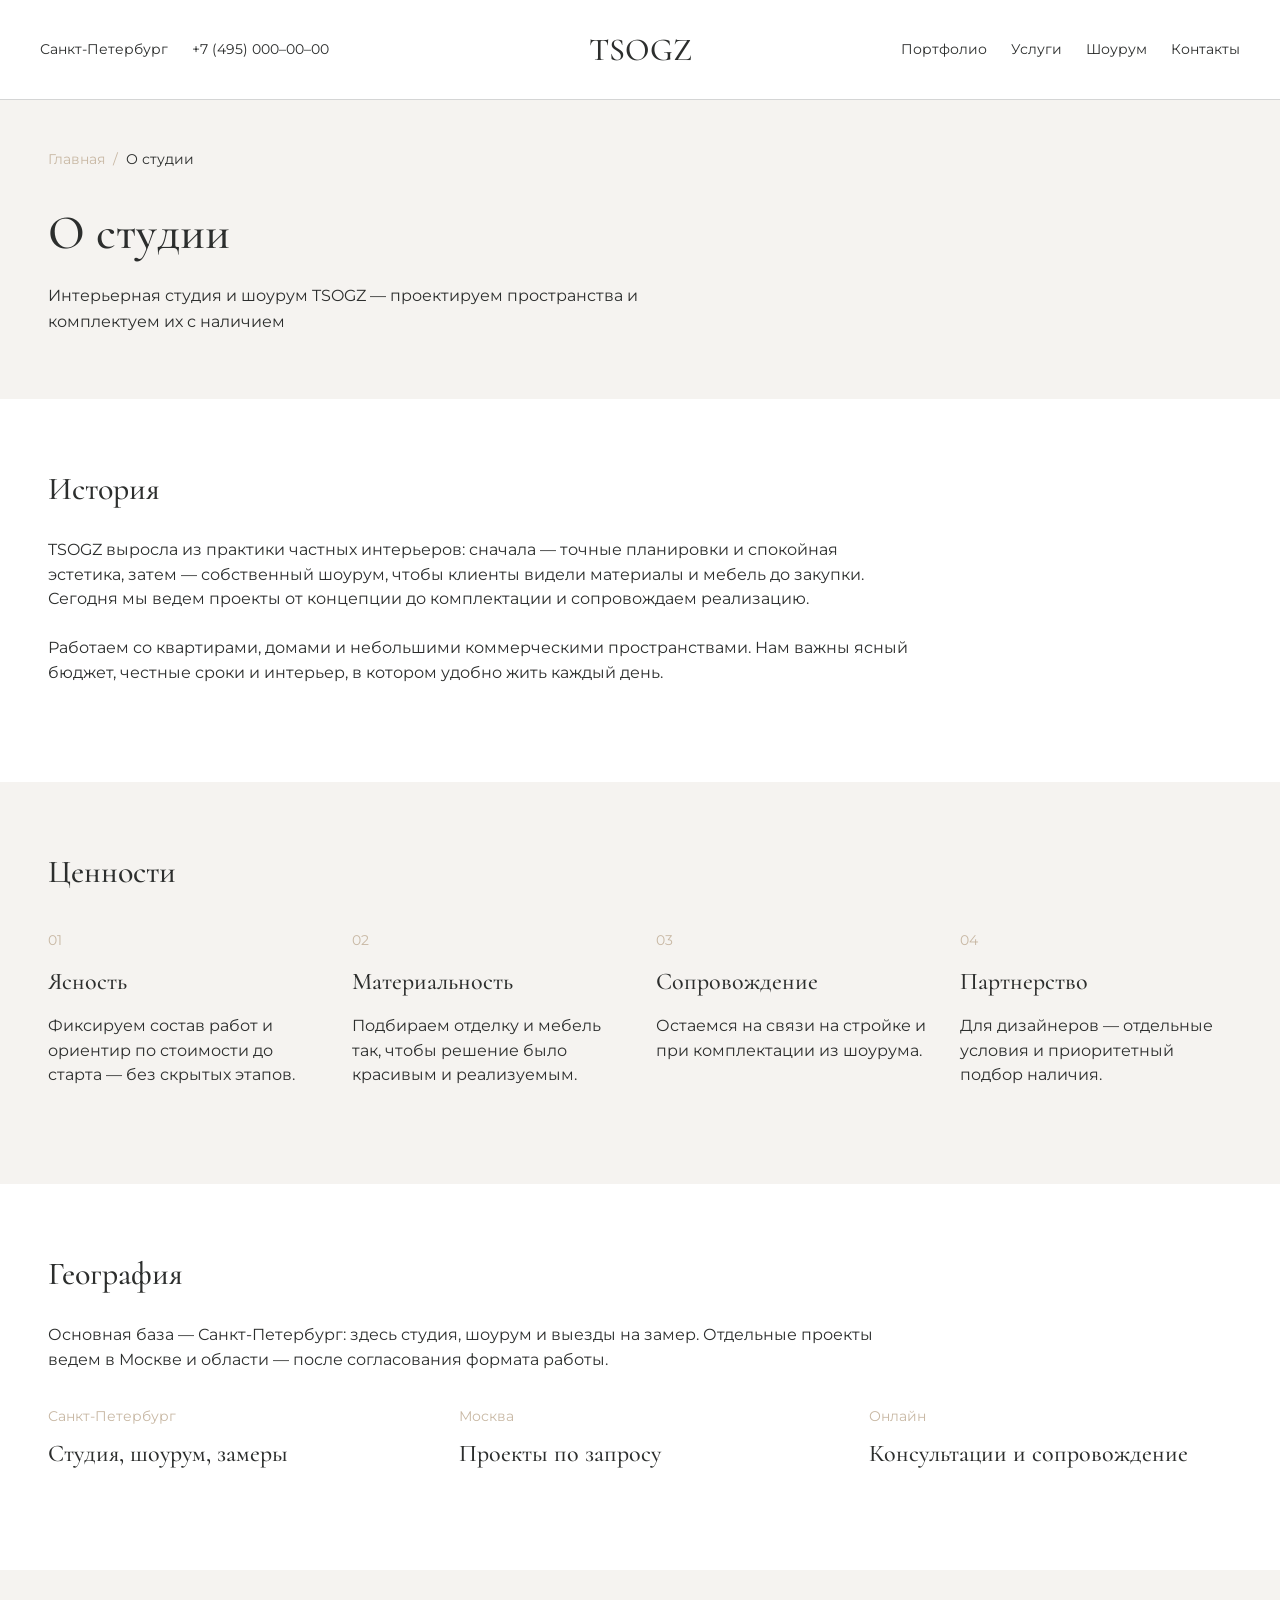
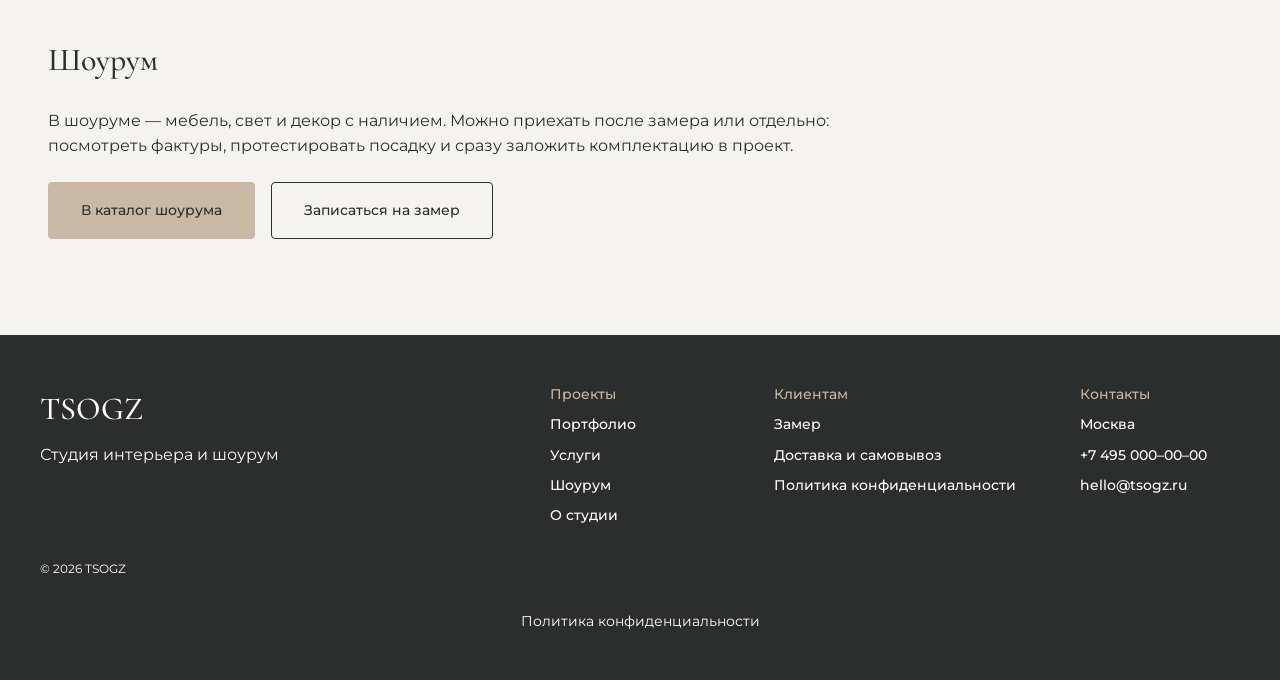
==== Front/Pages/about.html @ 32a707bc "feat: frontend, docker, dev commands" ====
<!DOCTYPE html>
<html lang="ru">
<head>
<meta charset="UTF-8">
<meta name="viewport" content="width=device-width, initial-scale=1.0">
<title>О студии — TSOGZ</title>
<link rel="preconnect" href="https://fonts.googleapis.com">
<link href="https://fonts.googleapis.com/css2?family=Cormorant:wght@500&family=Montserrat:wght@400;500&display=swap" rel="stylesheet">
<link rel="stylesheet" href="styles.css">
</head>
<body>

<header class="site-header">
  <div class="header-inner">
    <div class="header-meta">
      <span>Санкт-Петербург</span>
      <span>+7 (495) 000–00–00</span>
    </div>
    <a href="index.html" class="logo">TSOGZ</a>
    <nav class="main-nav" aria-label="Основная навигация">
      <a href="portfolio.html">Портфолио</a>
      <a href="services.html">Услуги</a>
      <a href="showroom.html">Шоурум</a>
      <a href="contacts.html">Контакты</a>
    </nav>
  </div>
</header>

<section class="page-hero page-hero--soft">
  <nav class="breadcrumbs" aria-label="Хлебные крошки">
    <a href="index.html">Главная</a>
    <span aria-hidden="true">/</span>
    <span class="current" aria-current="page">О студии</span>
  </nav>
  <h1>О студии</h1>
  <p class="lede">Интерьерная студия и шоурум TSOGZ — проектируем пространства и комплектуем их с наличием</p>
</section>

<main>
  <section class="about-section info-band--white">
    <h2>История</h2>
    <p>TSOGZ выросла из практики частных интерьеров: сначала — точные планировки и спокойная эстетика, затем — собственный шоурум, чтобы клиенты видели материалы и мебель до закупки. Сегодня мы ведем проекты от концепции до комплектации и сопровождаем реализацию.</p>
    <p>Работаем со квартирами, домами и небольшими коммерческими пространствами. Нам важны ясный бюджет, честные сроки и интерьер, в котором удобно жить каждый день.</p>
  </section>

  <section class="about-section info-band--soft">
    <h2>Ценности</h2>
    <div class="values-grid">
      <div class="value-item">
        <span class="step-number">01</span>
        <h3>Ясность</h3>
        <p>Фиксируем состав работ и ориентир по стоимости до старта — без скрытых этапов.</p>
      </div>
      <div class="value-item">
        <span class="step-number">02</span>
        <h3>Материальность</h3>
        <p>Подбираем отделку и мебель так, чтобы решение было красивым и реализуемым.</p>
      </div>
      <div class="value-item">
        <span class="step-number">03</span>
        <h3>Сопровождение</h3>
        <p>Остаемся на связи на стройке и при комплектации из шоурума.</p>
      </div>
      <div class="value-item">
        <span class="step-number">04</span>
        <h3>Партнерство</h3>
        <p>Для дизайнеров — отдельные условия и приоритетный подбор наличия.</p>
      </div>
    </div>
  </section>

  <section class="about-section info-band--white">
    <h2>География</h2>
    <p>Основная база — Санкт-Петербург: здесь студия, шоурум и выезды на замер. Отдельные проекты ведем в Москве и области — после согласования формата работы.</p>
    <div class="geo-grid">
      <div class="geo-item">
        <span class="eyebrow">Санкт-Петербург</span>
        <h3>Студия, шоурум, замеры</h3>
      </div>
      <div class="geo-item">
        <span class="eyebrow">Москва</span>
        <h3>Проекты по запросу</h3>
      </div>
      <div class="geo-item">
        <span class="eyebrow">Онлайн</span>
        <h3>Консультации и сопровождение</h3>
      </div>
    </div>
  </section>

  <section class="about-section info-band--soft">
    <h2>Шоурум</h2>
    <p>В шоуруме — мебель, свет и декор с наличием. Можно приехать после замера или отдельно: посмотреть фактуры, протестировать посадку и сразу заложить комплектацию в проект.</p>
    <div class="btn-row">
      <a href="showroom.html" class="btn btn-fill">В каталог шоурума</a>
      <a href="request.html" class="btn btn-outline">Записаться на замер</a>
    </div>
  </section>
</main>

<footer class="site-footer">
  <div class="footer-inner">
    <div class="footer-top">
      <div class="footer-brand">
        <span class="logo">TSOGZ</span>
        <p>Студия интерьера и шоурум</p>
      </div>

      <div class="footer-columns">
        <div class="footer-col">
          <span class="col-title">Проекты</span>
          <a href="portfolio.html">Портфолио</a>
          <a href="services.html">Услуги</a>
          <a href="showroom.html">Шоурум</a>
          <a href="about.html">О студии</a>
        </div>
        <div class="footer-col">
          <span class="col-title">Клиентам</span>
          <a href="request.html">Замер</a>
          <a href="delivery.html">Доставка и самовывоз</a>
          <a href="privacy.html">Политика конфиденциальности</a>
        </div>
        <div class="footer-col">
          <span class="col-title">Контакты</span>
          <span>Москва</span>
          <a href="tel:+74950000000">+7 495 000–00–00</a>
          <a href="mailto:hello@tsogz.ru">hello@tsogz.ru</a>
        </div>
      </div>
    </div>

    <p class="copyright">© 2026 TSOGZ</p>
    <p class="footer-privacy"><a href="privacy.html">Политика конфиденциальности</a></p>
  </div>
</footer>

</body>
</html>
---- Front/Pages/styles.css ----
/* ============================================================
   TSOGZ — shared styles
   Fonts: Cormorant (display) / Montserrat (UI + body)
   ============================================================ */

:root {
  --text-primary: #2C2E2D;
  --text-muted: rgba(44, 46, 45, 0.65);
  --text-inverse: #FFFFFF;
  --brand-accent: #C8B8A4;
  --bg-soft: #F5F3F0;
  --bg-dark: #2C2E2D;
  --border-subtle: rgba(44, 46, 45, 0.2);

  --font-display: "Cormorant", Georgia, serif;
  --font-body: "Montserrat", Arial, sans-serif;

  --max-width: 1360px;
}

* { box-sizing: border-box; }

html { scroll-behavior: smooth; }

body {
  margin: 0;
  background: #fff;
  color: var(--text-primary);
  font-family: var(--font-body);
  font-size: 16px;
  line-height: 1.6;
}

h1, h2, h3 {
  font-family: var(--font-display);
  font-weight: 500;
  margin: 0;
}

p { margin: 0; }

a {
  color: inherit;
  text-decoration: none;
}

img { max-width: 100%; display: block; }

button { font-family: var(--font-body); cursor: pointer; }

.container {
  max-width: var(--max-width);
  margin: 0 auto;
  padding: 0 40px;
}

:focus-visible {
  outline: 2px solid var(--brand-accent);
  outline-offset: 2px;
}

@media (prefers-reduced-motion: reduce) {
  * { animation: none !important; transition: none !important; }
}

/* ---------- Header ---------- */

.site-header {
  border-bottom: 1px solid var(--border-subtle);
}

.header-inner {
  max-width: var(--max-width);
  margin: 0 auto;
  padding: 24px 40px;
  display: flex;
  align-items: center;
  justify-content: space-between;
  gap: 24px;
}

.header-meta {
  display: flex;
  align-items: center;
  gap: 24px;
  font-size: 14px;
  flex: 1;
}

.header-meta a { white-space: nowrap; }

.logo {
  font-family: var(--font-display);
  font-size: 32px;
  font-weight: 500;
  flex-shrink: 0;
}

.main-nav {
  display: flex;
  justify-content: flex-end;
  gap: 24px;
  flex: 1;
  font-size: 14px;
}

.main-nav a:hover { color: var(--brand-accent); }

/* ---------- Page hero ---------- */

.page-hero {
  padding: 48px 40px 64px 48px;
  display: flex;
  flex-direction: column;
  gap: 12px;
}

.page-hero--image {
  background-size: cover;
  background-position: center;
  position: relative;
  color: var(--text-inverse);
}

.page-hero--image::before {
  content: "";
  position: absolute;
  inset: 0;
  background: rgba(0, 0, 0, 0.4);
  z-index: 0;
}

.page-hero--image > * { position: relative; z-index: 1; }

.page-hero--soft {
  background: var(--bg-soft);
}

.breadcrumbs {
  display: flex;
  align-items: center;
  gap: 8px;
  font-size: 14px;
  list-style: none;
  margin: 0;
  padding: 0;
}

.page-hero--image .breadcrumbs a,
.page-hero--image .breadcrumbs span { opacity: 0.7; }

.page-hero--image .breadcrumbs .current { opacity: 1; }

.page-hero--soft .breadcrumbs a,
.page-hero--soft .breadcrumbs span { color: var(--brand-accent); }

.page-hero--soft .breadcrumbs .current { color: var(--text-primary); }

.page-hero h1 {
  font-size: 48px;
  margin-top: 12px;
}

.page-hero .lede {
  font-size: 16px;
  line-height: 1.6;
  max-width: 640px;
}

/* ---------- Buttons ---------- */

.btn {
  display: inline-flex;
  align-items: center;
  justify-content: center;
  padding: 16px 32px;
  border-radius: 4px;
  font-size: 14px;
  font-weight: 500;
  font-family: var(--font-body);
  border: 1px solid transparent;
  text-align: center;
}

.btn-fill {
  background: var(--brand-accent);
  color: var(--text-primary);
  border-color: var(--brand-accent);
}

.btn-fill:hover { background: #bfab93; }

.btn-outline {
  background: transparent;
  color: var(--text-primary);
  border-color: var(--text-primary);
}

.btn-outline:hover { background: rgba(44, 46, 45, 0.05); }

.btn-outline-light {
  background: transparent;
  color: var(--text-inverse);
  border-color: var(--text-inverse);
}

.btn-outline-light:hover { background: rgba(255, 255, 255, 0.1); }

.btn-row {
  display: flex;
  gap: 16px;
  flex-wrap: wrap;
}

/* ---------- Contacts page ---------- */

.contacts {
  padding: 96px 40px;
  display: flex;
  gap: 48px;
  max-width: var(--max-width);
  margin: 0 auto;
}

.contacts-info {
  flex: 1;
  display: flex;
  flex-direction: column;
  gap: 40px;
  min-width: 0;
}

.info-block {
  display: flex;
  flex-direction: column;
  gap: 8px;
}

.eyebrow {
  color: var(--brand-accent);
  font-size: 14px;
}

.info-block h2 {
  font-size: 32px;
}

.info-block .muted {
  color: var(--text-muted);
  font-size: 16px;
  line-height: 1.6;
}

.contacts-map {
  flex: 1;
  position: relative;
  min-height: 520px;
  border-radius: 2px;
  overflow: hidden;
  background-size: cover;
  background-position: center;
}

.contacts-map::before {
  content: "";
  position: absolute;
  inset: 0;
  background: rgba(44, 46, 45, 0.25);
}

.map-card {
  position: absolute;
  left: 32px;
  bottom: 32px;
  right: 32px;
  max-width: 320px;
  background: #fff;
  padding: 24px;
  box-shadow: 0 12px 24px rgba(0, 0, 0, 0.12);
  display: flex;
  flex-direction: column;
  gap: 8px;
}

.map-card .eyebrow { font-size: 12px; }

.map-card h3 {
  font-size: 24px;
  line-height: 1.2;
}

.map-card p {
  color: var(--text-muted);
  font-size: 16px;
}

/* ---------- Forms ---------- */

.field {
  display: flex;
  flex-direction: column;
  gap: 8px;
}

.field label {
  font-size: 12px;
}

.field input,
.field textarea {
  width: 100%;
  background: #fff;
  border: 1px solid var(--border-subtle);
  padding: 16px 20px;
  font-family: var(--font-body);
  font-size: 16px;
  line-height: 1.6;
  color: var(--text-primary);
}

.field input::placeholder,
.field textarea::placeholder {
  color: var(--text-muted);
}

.field textarea {
  min-height: 120px;
  resize: vertical;
}

.form-grid {
  display: flex;
  gap: 16px;
  flex-wrap: wrap;
}

.form-grid .field { flex: 1; min-width: 220px; }

.consent {
  font-size: 12px;
  color: var(--text-muted);
}

.chip-group {
  display: flex;
  flex-direction: column;
  gap: 12px;
}

.chip-group .field-label {
  font-size: 12px;
  color: var(--text-muted);
}

.chip-row {
  display: flex;
  gap: 8px;
  flex-wrap: wrap;
}

.chip {
  height: 40px;
  padding: 0 32px;
  border-radius: 4px;
  border: 1px solid var(--text-primary);
  background: transparent;
  color: var(--text-primary);
  font-size: 14px;
  font-weight: 500;
  display: inline-flex;
  align-items: center;
}

.chip[aria-pressed="true"] {
  background: var(--bg-dark);
  border-color: var(--bg-dark);
  color: var(--text-inverse);
}

/* ---------- Get-in-touch band (contacts page) ---------- */

.contact-band {
  background: var(--bg-soft);
  padding: 96px 40px;
  display: flex;
  flex-direction: column;
  align-items: center;
  gap: 48px;
}

.contact-band-head {
  text-align: center;
  display: flex;
  flex-direction: column;
  gap: 16px;
  max-width: 640px;
}

.contact-band-head h2 { font-size: 48px; }

.contact-band-head p {
  color: var(--text-muted);
  font-size: 16px;
  line-height: 1.6;
}

.contact-band form {
  width: 100%;
  max-width: 720px;
  display: flex;
  flex-direction: column;
  gap: 24px;
}

/* ---------- CTA banner ---------- */

.cta-banner {
  background: var(--bg-dark);
  color: var(--text-inverse);
  padding: 96px 40px;
  display: flex;
  flex-direction: column;
  align-items: center;
  gap: 24px;
  text-align: center;
}

.cta-banner h2 { font-size: 48px; }

.cta-banner p {
  opacity: 0.72;
  font-size: 24px;
  line-height: 1.25;
  max-width: 640px;
}

/* ---------- Footer ---------- */

.site-footer {
  background: var(--bg-dark);
  color: var(--text-inverse);
  padding: 48px 40px;
}

.footer-inner {
  max-width: var(--max-width);
  margin: 0 auto;
  display: flex;
  flex-direction: column;
  gap: 32px;
}

.footer-top {
  display: flex;
  justify-content: space-between;
  gap: 48px;
  flex-wrap: wrap;
}

.footer-brand {
  display: flex;
  flex-direction: column;
  gap: 8px;
}

.footer-brand .logo { color: var(--text-inverse); }

.footer-columns {
  display: flex;
  gap: 64px;
  flex-wrap: wrap;
}

.footer-col {
  display: flex;
  flex-direction: column;
  gap: 8px;
  min-width: 160px;
}

.footer-col .col-title {
  color: var(--brand-accent);
  font-size: 14px;
  font-weight: 500;
}

.footer-col a,
.footer-col span {
  font-size: 14px;
  font-weight: 500;
}

.footer-col a:hover { color: var(--brand-accent); }

.copyright { font-size: 12px; }

.footer-privacy {
  text-align: center;
  font-size: 14px;
}

.footer-privacy a:hover { color: var(--brand-accent); }

/* ---------- Request page: process + form ---------- */

.request-layout {
  background: var(--bg-soft);
  padding: 64px 40px 96px;
  display: flex;
  gap: 64px;
  max-width: var(--max-width);
  margin: 0 auto;
}

.process {
  flex: 1;
  display: flex;
  flex-direction: column;
  gap: 24px;
  min-width: 0;
}

.process h2 { font-size: 32px; }

.process-step {
  padding-top: 24px;
  border-top: 1px solid var(--text-primary);
  display: flex;
  flex-direction: column;
  gap: 12px;
}

.process-step .step-number {
  color: var(--brand-accent);
  font-size: 14px;
  font-weight: 500;
}

.process-step h3 { font-size: 32px; }

.process-step p {
  color: var(--text-muted);
  font-size: 16px;
  line-height: 1.6;
}

.request-form-card {
  flex: 1;
  min-width: 0;
  background: #fff;
  padding: 40px;
  box-shadow: 0 16px 32px rgba(0, 0, 0, 0.08);
  display: flex;
  flex-direction: column;
  gap: 24px;
}

.request-form-card h2 { font-size: 32px; }

/* ---------- Privacy policy ---------- */

.policy {
  max-width: 860px;
  margin: 0 auto;
  padding: 64px 40px 96px;
  display: flex;
  flex-direction: column;
  gap: 40px;
}

.policy section {
  display: flex;
  flex-direction: column;
  gap: 12px;
}

.policy h2 { font-size: 28px; }

.policy p {
  font-size: 16px;
  line-height: 1.6;
}

/* ---------- Filter chips (showroom) ---------- */

.filter-bar {
  padding: 0 40px 48px;
  display: flex;
  justify-content: center;
}

.filter-row {
  display: flex;
  gap: 8px;
  flex-wrap: wrap;
  justify-content: center;
}

.filter-chip {
  padding: 16px 32px;
  border-radius: 4px;
  border: 1px solid var(--text-primary);
  background: transparent;
  color: var(--text-primary);
  font-size: 14px;
  font-weight: 500;
  font-family: var(--font-body);
}

.filter-chip[aria-pressed="true"] {
  background: var(--bg-dark);
  border-color: var(--bg-dark);
  color: var(--text-inverse);
}

/* ---------- Featured collection ---------- */

.featured-collection {
  padding: 0 40px 64px;
  max-width: var(--max-width);
  margin: 0 auto;
}

.featured-collection-inner {
  position: relative;
  height: 520px;
}

.featured-collection img {
  width: 100%;
  height: 100%;
  object-fit: cover;
}

.featured-card {
  position: absolute;
  right: 0;
  top: 90px;
  width: 400px;
  max-width: calc(100% - 32px);
  background: #fff;
  padding: 40px;
  box-shadow: 0 16px 32px rgba(0, 0, 0, 0.1);
  display: flex;
  flex-direction: column;
  gap: 16px;
}

.featured-card .eyebrow { font-size: 14px; font-weight: 500; }

.featured-card h2 { font-size: 32px; }

.featured-card .meta {
  color: var(--text-muted);
  font-size: 12px;
}

.featured-card p.desc {
  color: var(--text-muted);
  font-size: 16px;
  line-height: 1.6;
  max-width: 320px;
}

/* ---------- Product grid ---------- */

.product-section {
  max-width: var(--max-width);
  margin: 0 auto;
  padding: 0 40px 48px;
  display: flex;
  flex-direction: column;
  gap: 48px;
}

.product-grid {
  display: grid;
  grid-template-columns: repeat(3, 1fr);
  gap: 32px;
}

.product-card {
  display: flex;
  flex-direction: column;
  gap: 16px;
}

.product-card img {
  width: 100%;
  height: 360px;
  object-fit: cover;
}

.product-card h3 { font-size: 24px; line-height: 1.2; }

.product-card .meta {
  color: var(--text-primary);
  font-size: 14px;
}

.load-more {
  display: flex;
  justify-content: center;
}

/* ---------- Partner band (showroom) ---------- */

.partner-band {
  background: var(--bg-soft);
  padding: 64px 40px;
  display: flex;
  align-items: center;
  justify-content: space-between;
  gap: 32px;
  flex-wrap: wrap;
}

.partner-band-text {
  flex: 1;
  min-width: 260px;
  display: flex;
  flex-direction: column;
  gap: 12px;
}

.partner-band-text h2 { font-size: 32px; }

.partner-band-text p {
  color: var(--text-primary);
  font-size: 16px;
  line-height: 1.6;
}

/* ---------- Product detail page ---------- */

.product-detail {
  max-width: var(--max-width);
  margin: 0 auto;
  padding: 16px 40px 80px;
  display: flex;
  gap: 64px;
}

.product-gallery {
  width: 55%;
  display: flex;
  flex-direction: column;
  gap: 16px;
}

.product-gallery img.main-image {
  width: 100%;
  height: 640px;
  object-fit: cover;
}

.thumb-row {
  display: flex;
  gap: 12px;
}

.thumb-row img {
  width: 120px;
  height: 96px;
  object-fit: cover;
  border: 1px solid transparent;
  cursor: pointer;
}

.thumb-row button {
  padding: 0;
  border: none;
  background: none;
  line-height: 0;
}

.thumb-row button[aria-current="true"] img {
  border-color: var(--text-primary);
}

.product-info {
  flex: 1;
  display: flex;
  flex-direction: column;
  gap: 24px;
  min-width: 0;
}

.product-info h1 {
  font-size: 48px;
}

.product-price {
  font-size: 20px;
  font-weight: 500;
}

.product-info .description {
  font-size: 16px;
  line-height: 1.5;
}

.spec-list {
  display: flex;
  flex-direction: column;
}

.spec-row {
  padding: 14px 0;
  border-top: 1px solid var(--border-subtle);
  display: flex;
  justify-content: space-between;
  align-items: center;
  font-size: 14px;
  line-height: 1.5;
}

.spec-row dt { color: #737373; margin: 0; font-weight: 400; }
.spec-row dd { margin: 0; font-weight: 500; }

.product-note {
  color: #737373;
  font-size: 13px;
  line-height: 1.5;
}

.related-products {
  max-width: var(--max-width);
  margin: 0 auto;
  padding: 80px 40px;
  display: flex;
  flex-direction: column;
  gap: 40px;
}

.related-products h2 { font-size: 32px; }

.info-band {
  padding: 80px 48px;
}

.info-band h2 { font-size: 32px; margin-bottom: 16px; }

.info-band p {
  font-size: 16px;
  line-height: 1.5;
  max-width: 860px;
}

.info-band--soft { background: var(--bg-soft); }
.info-band--white { background: #fff; }

/* ---------- About page ---------- */

.about-section {
  padding: 64px 48px 96px;
  display: flex;
  flex-direction: column;
  gap: 24px;
}

.about-section h2 { font-size: 32px; }

.about-section p {
  font-size: 16px;
  line-height: 1.55;
  max-width: 860px;
}

.values-grid {
  display: grid;
  grid-template-columns: repeat(4, 1fr);
  gap: 32px;
  margin-top: 8px;
}

.value-item {
  display: flex;
  flex-direction: column;
  gap: 12px;
}

.value-item .step-number { color: var(--brand-accent); font-size: 14px; }

.value-item h3 { font-size: 24px; }

.value-item p {
  font-size: 16px;
  line-height: 1.55;
}

.geo-grid {
  display: flex;
  gap: 48px;
  flex-wrap: wrap;
  margin-top: 8px;
}

.geo-item {
  flex: 1;
  min-width: 200px;
  display: flex;
  flex-direction: column;
  gap: 8px;
}

.geo-item h3 { font-size: 24px; }

/* ---------- Responsive ---------- */

@media (max-width: 900px) {
  .header-inner { flex-wrap: wrap; row-gap: 12px; }
  .main-nav { justify-content: flex-start; flex-wrap: wrap; }
  .contacts,
  .request-layout {
    flex-direction: column;
  }
  .contacts-map { min-height: 360px; }
  .footer-top { flex-direction: column; gap: 32px; }
  .product-grid { grid-template-columns: repeat(2, 1fr); }
  .values-grid { grid-template-columns: repeat(2, 1fr); }
  .product-detail { flex-direction: column; }
  .product-gallery { width: 100%; }
  .featured-card { position: static; width: 100%; max-width: none; margin-top: 16px; }
  .featured-collection-inner { height: auto; }
}

@media (max-width: 560px) {
  .header-inner,
  .page-hero,
  .contacts,
  .contact-band,
  .cta-banner,
  .site-footer,
  .request-layout,
  .policy {
    padding-left: 20px;
    padding-right: 20px;
  }
  .page-hero h1,
  .contact-band-head h2,
  .cta-banner h2 { font-size: 34px; }
  .cta-banner p { font-size: 18px; }
  .product-grid { grid-template-columns: 1fr; }
  .values-grid { grid-template-columns: 1fr; }
  .geo-grid { flex-direction: column; gap: 24px; }
  .product-info h1 { font-size: 34px; }
  .about-section,
  .info-band,
  .related-products,
  .product-detail { padding-left: 20px; padding-right: 20px; }
}
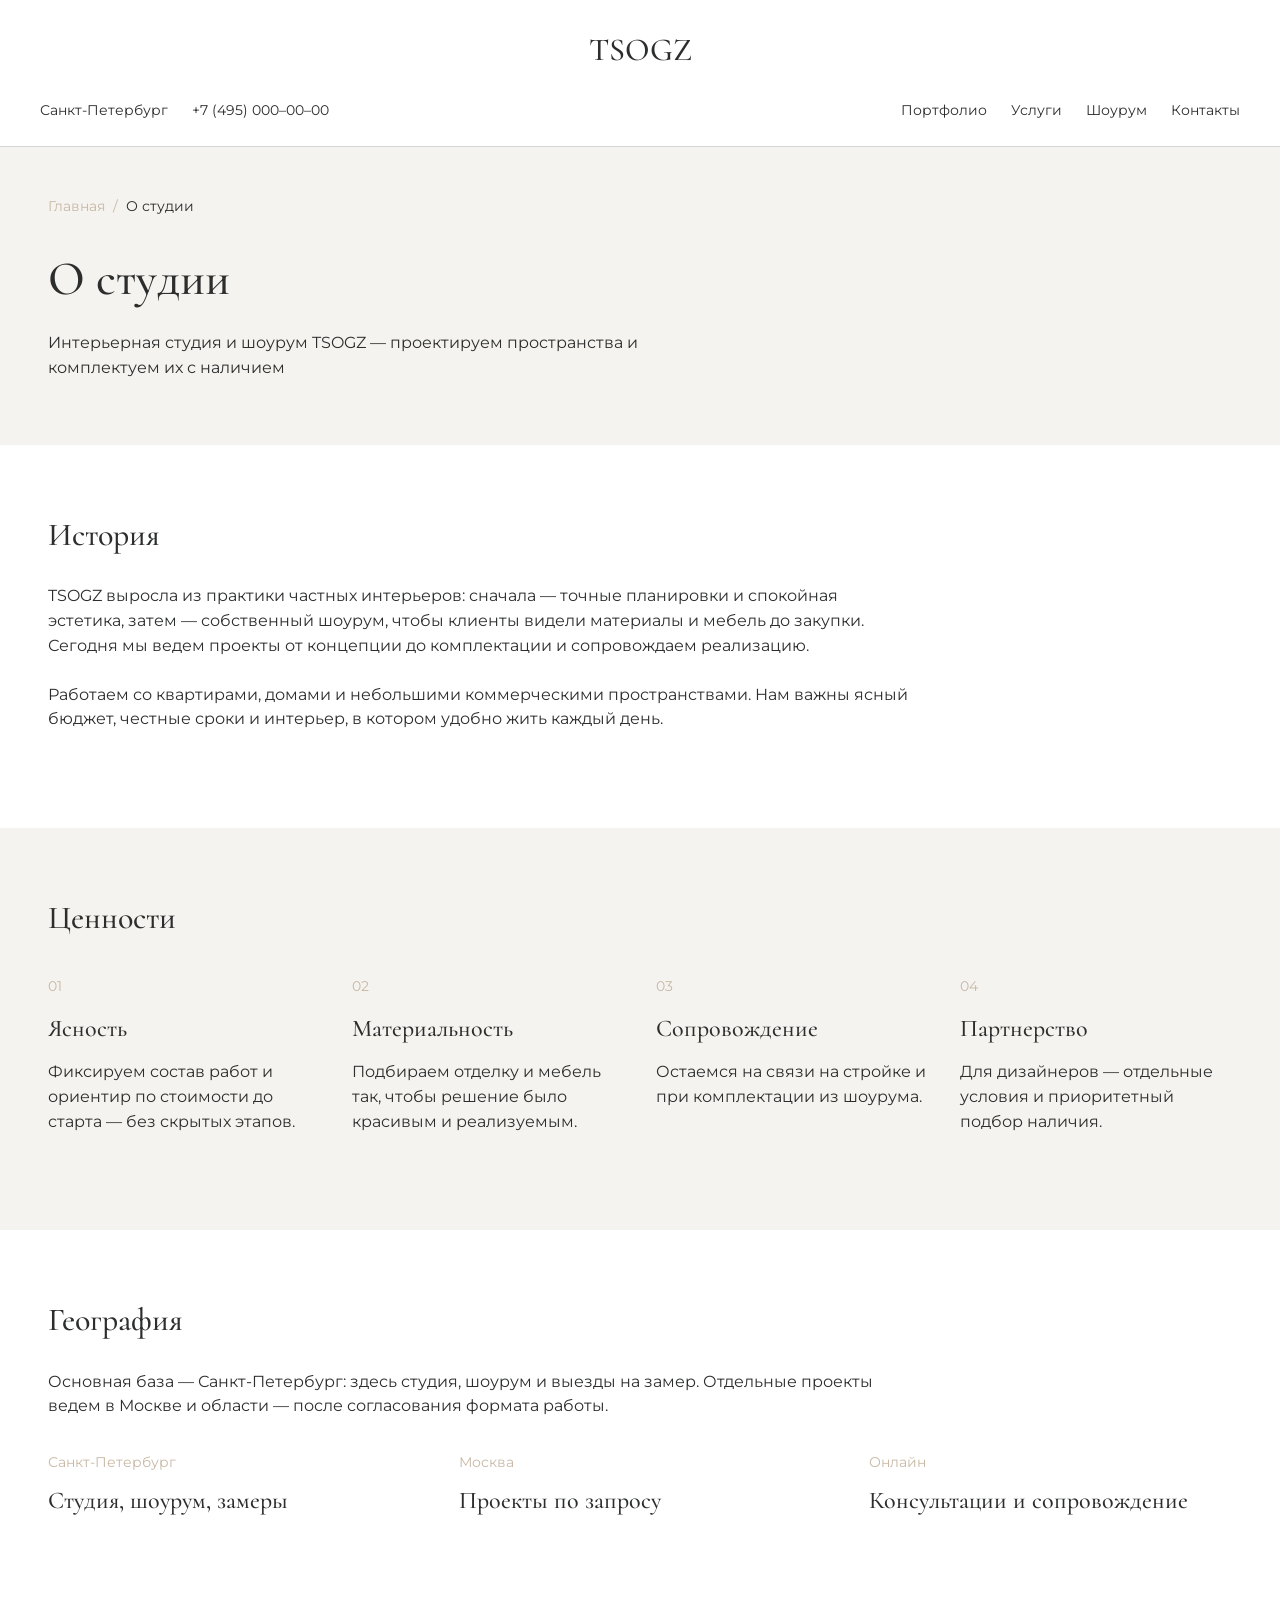
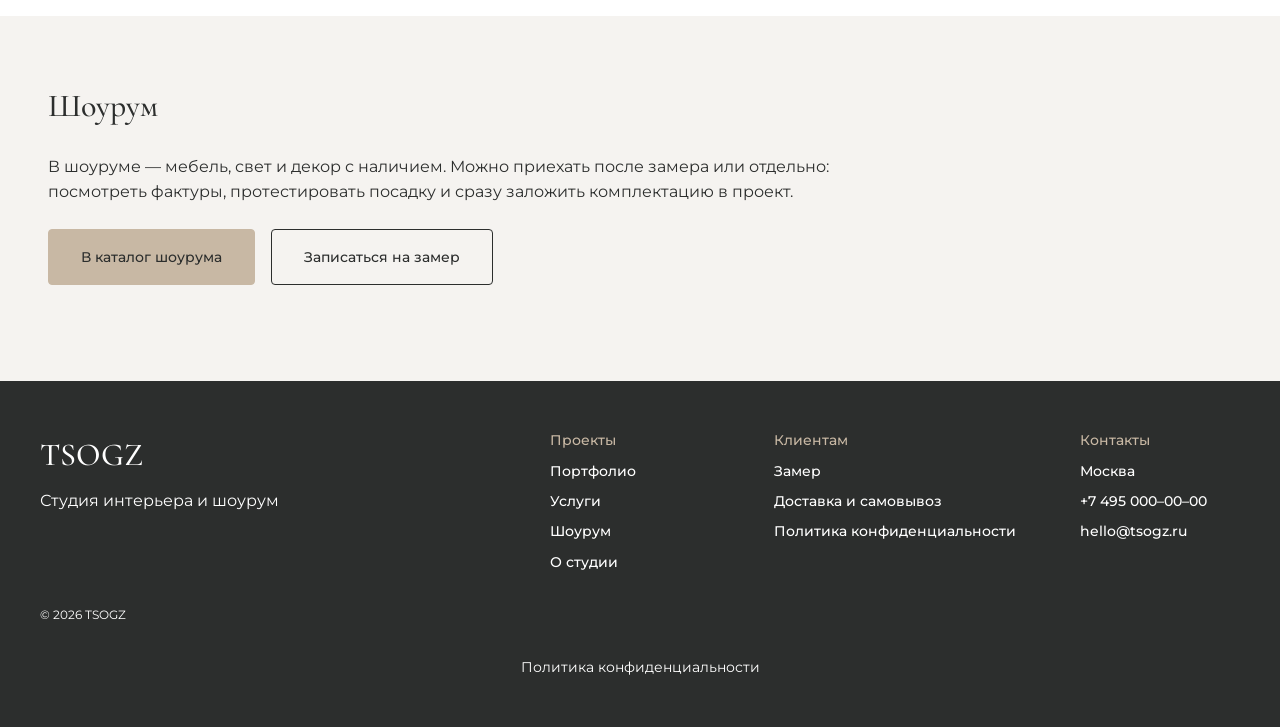
==== commit 044b498f: "style: add menu-mobile" ====
--- a/Front/Pages/about.html
+++ b/Front/Pages/about.html
@@ -12,17 +12,22 @@
 
 <header class="site-header">
   <div class="header-inner">
-    <div class="header-meta">
-      <span>Санкт-Петербург</span>
-      <span>+7 (495) 000–00–00</span>
+    <button type="button" class="nav-toggle" id="nav-toggle" aria-label="Открыть меню" aria-expanded="false" aria-controls="mobile-menu">
+      <span></span><span></span><span></span>
+    </button>
+    <a href="index.html" class="logo">TSOGZ</a>
+    <div class="mobile-menu" id="mobile-menu">
+      <div class="header-meta">
+        <span>Санкт-Петербург</span>
+        <span>+7 (495) 000–00–00</span>
+      </div>
+      <nav class="main-nav" aria-label="Основная навигация">
+        <a href="portfolio.html">Портфолио</a>
+        <a href="services.html">Услуги</a>
+        <a href="showroom.html">Шоурум</a>
+        <a href="contacts.html">Контакты</a>
+      </nav>
     </div>
-    <a href="index.html" class="logo">TSOGZ</a>
-    <nav class="main-nav" aria-label="Основная навигация">
-      <a href="portfolio.html">Портфолио</a>
-      <a href="services.html">Услуги</a>
-      <a href="showroom.html">Шоурум</a>
-      <a href="contacts.html">Контакты</a>
-    </nav>
   </div>
 </header>
 
@@ -93,7 +98,7 @@
     <p>В шоуруме — мебель, свет и декор с наличием. Можно приехать после замера или отдельно: посмотреть фактуры, протестировать посадку и сразу заложить комплектацию в проект.</p>
     <div class="btn-row">
       <a href="showroom.html" class="btn btn-fill">В каталог шоурума</a>
-      <a href="request.html" class="btn btn-outline">Записаться на замер</a>
+      <a href="request.html#request-form" class="btn btn-outline">Записаться на замер</a>
     </div>
   </section>
 </main>
@@ -116,7 +121,7 @@
         </div>
         <div class="footer-col">
           <span class="col-title">Клиентам</span>
-          <a href="request.html">Замер</a>
+          <a href="request.html#request-form">Замер</a>
           <a href="delivery.html">Доставка и самовывоз</a>
           <a href="privacy.html">Политика конфиденциальности</a>
         </div>
@@ -134,5 +139,6 @@
   </div>
 </footer>
 
+
 </body>
 </html>
--- a/Front/Pages/styles.css
+++ b/Front/Pages/styles.css
@@ -1,7 +1,322 @@
-/* ============================================================
-   TSOGZ — shared styles
-   Fonts: Cormorant (display) / Montserrat (UI + body)
-   ============================================================ */
+* { box-sizing: border-box; }
+html { scroll-behavior: smooth; }
+
+@media (prefers-reduced-motion: reduce) {
+  * { animation: none !important; transition: none !important; }
+}
+
+body.tpl-b {
+  --bg-canvas: #ffffff;
+  --serif: 'Cormorant', serif;
+  --sans: 'Montserrat', sans-serif;
+  --text-muted: rgba(44, 46, 45, .64);
+  --border-subtle: rgba(44, 46, 45, .12);
+}
+
+body.tpl-b {
+  margin: 0;
+  background: var(--bg-canvas);
+  color: var(--text-primary);
+  font-family: var(--sans);
+  -webkit-font-smoothing: antialiased;
+  font-size: 16px;
+  line-height: normal;
+}
+body.tpl-b p { margin: 1em 0; }
+body.tpl-b h1, body.tpl-b h2, body.tpl-b h3 { font-family: var(--sans); }
+body.tpl-b :focus-visible { outline: revert; outline-offset: revert; }
+body.tpl-b a { color: inherit; text-decoration: none; }
+body.tpl-b img { display: block; width: 100%; height: 100%; object-fit: cover; }
+
+body.tpl-b .site-header { padding: 24px 0; }
+body.tpl-b:not(.hero-page) .site-header { border-bottom: 1px solid var(--border-subtle); }
+body.tpl-b.hero-page .site-header { position: absolute; top: 0; left: 0; right: 0; z-index: 10; padding: 24px 0; }
+body.tpl-b .site-header .container {
+  display: grid;
+  grid-template-columns: 1fr auto 1fr;
+  align-items: center;
+  gap: 24px;
+}
+body.tpl-b .header-meta { grid-column: 1; justify-self: start; display: flex; align-items: center; gap: 24px; font-size: 14px; }
+body.tpl-b.hero-page .header-meta { color: var(--text-inverse); }
+body.tpl-b .logo { grid-column: 2; justify-self: center; font-family: var(--serif); font-size: 32px; font-weight: 500; }
+body.tpl-b.hero-page .logo { color: var(--text-inverse); }
+body.tpl-b .header-nav { grid-column: 3; justify-self: end; display: flex; align-items: center; gap: 24px; font-size: 14px; }
+body.tpl-b.hero-page .header-nav { color: var(--text-inverse); }
+body.tpl-b .header-nav a.active { opacity: .5; }
+body.tpl-b .nav-toggle { display: none; grid-column: 1; justify-self: start; }
+body.tpl-b.hero-page .nav-toggle span { background: var(--text-inverse); }
+body.tpl-b .mobile-menu { display: contents; }
+body.tpl-b:not(.hero-page) .site-header { position: relative; }
+
+body.tpl-b footer { background: var(--bg-dark); color: var(--text-inverse); padding: 48px 0; }
+body.tpl-b .footer-top { display: flex; justify-content: space-between; align-items: flex-start; flex-wrap: wrap; gap: 40px; padding-bottom: 32px; }
+body.tpl-b .footer-brand { display: flex; flex-direction: column; gap: 8px; }
+body.tpl-b .footer-brand .logo { color: var(--text-inverse); }
+body.tpl-b .footer-brand p { margin: 0; font-size: 14px; }
+body.tpl-b .footer-columns { display: flex; gap: 64px; flex-wrap: wrap; }
+body.tpl-b .footer-col { display: flex; flex-direction: column; gap: 8px; font-size: 14px; font-weight: 500; }
+body.tpl-b .footer-col .col-title { color: var(--brand-accent); }
+body.tpl-b .footer-bottom { display: flex; justify-content: space-between; align-items: center; flex-wrap: wrap; gap: 12px; padding-top: 24px; border-top: 1px solid rgba(255,255,255,.12); font-size: 12px; }
+body.tpl-b .footer-bottom a { font-size: 14px; }
+
+body.tpl-b .btn { display: inline-flex; align-items: center; justify-content: center; padding: 16px 32px; border-radius: 4px; font-size: 14px; font-weight: 500; cursor: pointer; transition: opacity .15s ease; }
+body.tpl-b .btn:hover { opacity: .7; }
+body.page-home .btn:hover { opacity: .8; }
+body.tpl-b .btn-outline-light { border: 1px solid var(--text-inverse); color: var(--text-inverse); background: transparent; }
+body.tpl-b .btn-outline-dark { border: 1px solid var(--text-primary); color: var(--text-primary); background: transparent; }
+body.tpl-b .btn-fill { background: var(--brand-accent); color: var(--text-primary); border: 1px solid var(--brand-accent); }
+
+body.tpl-b .cta { background: var(--bg-dark); color: var(--text-inverse); text-align: center; }
+body.page-project .cta, body.page-services .cta, body.page-portfolio .cta { padding: 96px 0; }
+body.tpl-b .cta-inner { display: flex; flex-direction: column; align-items: center; gap: 24px; }
+body.tpl-b .cta h2 { margin: 0; font-family: var(--serif); font-weight: 500; font-size: clamp(32px, 4vw, 48px); }
+body.tpl-b .cta p { margin: 0; max-width: 560px; font-size: clamp(16px, 2vw, 24px); line-height: 1.3; opacity: .72; }
+body.tpl-b .cta-buttons { display: flex; gap: 16px; flex-wrap: wrap; justify-content: center; }
+
+body.tpl-b .breadcrumb { display: flex; align-items: center; gap: 8px; font-size: 14px; }
+body.page-project .breadcrumb, body.page-services .breadcrumb { color: var(--text-inverse); }
+body.page-portfolio .breadcrumb { margin-bottom: 12px; }
+body.tpl-b .breadcrumb .dim { opacity: .6; }
+body.tpl-b .breadcrumb .muted { color: var(--brand-accent); }
+body.tpl-b .breadcrumb .current { color: var(--text-primary); }
+
+body.tpl-b .eyebrow { font-size: 14px; font-weight: 500; }
+body.page-home .eyebrow, body.page-project .eyebrow, body.page-services .eyebrow { color: var(--brand-accent); }
+
+body.tpl-b .featured-project { position: relative; border-radius: 4px; overflow: hidden; min-height: 520px; display: flex; align-items: center; }
+body.tpl-b .featured-project img { position: absolute; inset: 0; }
+body.page-portfolio .featured-project { margin-bottom: 64px; }
+body.tpl-b .featured-card { position: relative; z-index: 2; margin-left: auto; max-width: 340px; background: var(--bg-canvas); box-shadow: 0 16px 32px rgba(0,0,0,.1); padding: 40px; display: flex; flex-direction: column; gap: 16px; }
+body.page-home .featured-card { margin-right: 8%; }
+body.page-portfolio .featured-card { margin-right: 6%; }
+body.tpl-b .featured-card h3 { margin: 0; font-family: var(--serif); font-weight: 500; font-size: 32px; }
+body.tpl-b .featured-card .desc { font-size: 16px; line-height: 1.6; }
+body.page-home .featured-card .meta { font-size: 14px; opacity: .56; }
+body.page-home .featured-card .desc { opacity: .64; }
+body.page-portfolio .featured-card .meta { font-size: 12px; }
+
+body.tpl-b .page-intro h1 { font-family: var(--serif); font-weight: 500; font-size: clamp(32px, 5vw, 48px); }
+body.page-delivery .page-intro h1 { margin: 12px 0 0; }
+body.page-portfolio .page-intro h1 { margin: 0 0 12px; }
+body.tpl-b .page-intro p { margin: 0; max-width: 640px; font-size: 16px; line-height: 1.6; }
+
+@media (max-width: 600px) {
+  body.tpl-b .container { padding: 0 20px; }
+  body.tpl-b .nav-toggle { display: inline-flex; }
+  body.tpl-b .mobile-menu {
+    display: none;
+    position: absolute;
+    top: 100%;
+    left: 0;
+    right: 0;
+    background: #fff;
+    flex-direction: column;
+    gap: 16px;
+    padding: 20px;
+    box-shadow: 0 12px 24px rgba(0, 0, 0, 0.12);
+    z-index: 20;
+  }
+  body.tpl-b .mobile-menu.is-open { display: flex; }
+  body.tpl-b .mobile-menu .header-meta,
+  body.tpl-b .mobile-menu .header-nav {
+    grid-column: auto;
+    justify-self: auto;
+    display: flex;
+    flex-direction: column;
+    align-items: flex-start;
+    gap: 12px;
+    color: var(--text-primary);
+  }
+  body.tpl-b .footer-top { flex-direction: column; }
+  body.tpl-b .cta-buttons { flex-direction: column; width: 100%; }
+  body.tpl-b .cta-buttons .btn { width: 100%; }
+  body.page-delivery .help-buttons { flex-direction: column; width: 100%; }
+  body.page-delivery .help-buttons .btn { width: 100%; }
+}
+
+.page-home .hero { position:relative; min-height:100vh; display:flex; align-items:center; justify-content:center; padding:140px 40px 96px; background:
+      linear-gradient(rgba(0,0,0,.4), rgba(0,0,0,.4)),
+      url(/Assets/Hero.jpg) center/cover no-repeat; }
+.page-home .hero-inner { max-width:1200px; display:flex; flex-direction:column; align-items:center; gap:32px; text-align:center; }
+.page-home .hero-inner h1 { margin:0; font-family:var(--serif); font-weight:600; font-size:clamp(40px, 6vw, 96px); line-height:1.05; letter-spacing:0.5px; color:var(--text-inverse); }
+.page-home .hero-inner p { margin:0; max-width:820px; font-size:clamp(16px, 2vw, 24px); line-height:1.3; color:var(--text-inverse); opacity:.88; }
+.page-home section { padding:96px 0; }
+.page-home .section-soft { background:var(--bg-soft); }
+.page-home .section-heading { display:flex; flex-direction:column; align-items:center; text-align:center; gap:16px; margin-bottom:48px; }
+.page-home .section-heading h2 { margin:0; font-family:var(--serif); font-weight:500; font-size:clamp(32px, 4vw, 48px); }
+.page-home .section-heading p { margin:0; max-width:620px; font-size:clamp(16px, 2vw, 24px); line-height:1.3; opacity:.56; }
+.page-home .gallery { display:grid; grid-template-columns:1fr 1.4fr; gap:16px; }
+.page-home .gallery-col { display:grid; gap:16px; }
+.page-home .gallery-tile { position:relative; overflow:hidden; border-radius:4px; min-height:272px; }
+.page-home .gallery-tile.tall { min-height:576px; }
+.page-home .gallery-tile img { position:absolute; inset:0; }
+.page-home .tile-caption { position:absolute; left:0; right:0; bottom:0; padding:32px; padding-top:64px; background:linear-gradient(180deg, rgba(44,46,45,0) 0%, rgba(44,46,45,.82) 100%); color:var(--text-inverse); font-size:24px; }
+.page-home .featured-project::after { content:""; position:absolute; left:0; right:0; bottom:0; height:120px; background:linear-gradient(180deg, rgba(44,46,45,0) 0%, rgba(44,46,45,.82) 100%); }
+.page-home .project-grid { margin-top:40px; display:grid; grid-template-columns:repeat(3, 1fr); gap:32px; }
+.page-home .project-card { display:flex; flex-direction:column; gap:0; }
+.page-home .project-thumb { position:relative; border-radius:4px; overflow:hidden; height:340px; }
+.page-home .project-thumb img { position:absolute; inset:0; }
+.page-home .project-label { position:relative; z-index:2; margin:-56px 24px 0; background:var(--bg-canvas); padding:20px 24px; display:flex; flex-direction:column; gap:8px; }
+.page-home .project-label h4 { margin:0; font-family:var(--serif); font-weight:500; font-size:24px; }
+.page-home .project-label .meta { font-size:12px; opacity:.56; }
+.page-home .process { display:grid; grid-template-columns:repeat(5, 1fr); gap:16px; }
+.page-home .process-step { padding-top:24px; border-top:2px solid rgba(44,46,45,.12); display:flex; flex-direction:column; gap:16px; }
+.page-home .process-step .num { font-size:24px; color:var(--brand-accent); }
+.page-home .process-step .label { font-size:24px; }
+.page-home .team { display:grid; grid-template-columns:repeat(4, 1fr); gap:24px; }
+.page-home .team-member { display:flex; flex-direction:column; align-items:center; text-align:center; gap:16px; }
+.page-home .team-photo { width:100%; height:300px; border-radius:4px; overflow:hidden; }
+.page-home .team-member h4 { margin:0; font-family:var(--serif); font-weight:500; font-size:24px; }
+.page-home .team-member .role { font-size:12px; opacity:.56; }
+.page-home .faq { max-width:900px; margin:0 auto; }
+.page-home .faq-item { padding:24px 0; border-bottom:1px solid rgba(44,46,45,.12); display:flex; flex-direction:column; gap:8px; }
+.page-home .faq-item h3 { margin:0; font-weight:400; font-size:24px; }
+.page-home .faq-item p { margin:0; font-size:16px; line-height:1.6; opacity:.56; }
+@media (max-width: 960px) {
+  .page-home .gallery { grid-template-columns:1fr; }
+  .page-home .project-grid { grid-template-columns:1fr; }
+  .page-home .process { grid-template-columns:repeat(2, 1fr); }
+  .page-home .team { grid-template-columns:repeat(2, 1fr); }
+  .page-home .featured-card { margin:0 5%; }
+}
+@media (max-width: 600px) {
+  .page-home section { padding:64px 0; }
+  .page-home .hero { padding:120px 20px 64px; }
+  .page-home .process { grid-template-columns:1fr; }
+  .page-home .team { grid-template-columns:1fr; }
+  .page-home .footer-columns { gap:32px; }
+}
+
+.page-project .project-hero { position:relative; min-height:720px; display:flex; align-items:center; padding:140px 48px 64px; background:
+      linear-gradient(rgba(0,0,0,.4), rgba(0,0,0,.4)),
+      url('https://placehold.co/1440x720') center/cover no-repeat; }
+.page-project .project-hero-inner { max-width:1360px; margin:0 auto; width:100%; display:flex; flex-direction:column; gap:12px; }
+.page-project .project-hero h1 { margin:12px 0 0; font-family:var(--serif); font-weight:600; font-size:clamp(40px, 6vw, 96px); line-height:1.05; letter-spacing:.5px; color:var(--text-inverse); }
+.page-project .project-hero p { margin:0; max-width:760px; font-size:clamp(16px, 2vw, 24px); line-height:1.3; color:var(--text-inverse); }
+.page-project .meta-bar { padding:32px 40px 64px; display:flex; flex-wrap:wrap; }
+.page-project .meta-item { flex:1 1 160px; padding:24px 24px 0 0; border-top:1px solid var(--border-subtle); display:flex; flex-direction:column; gap:8px; }
+.page-project .meta-item .k { font-size:14px; color:var(--brand-accent); letter-spacing:.5px; }
+.page-project .meta-item .v { font-size:24px; }
+.page-project .about-project { padding:32px 80px 96px; }
+.page-project .about-wrap { position:relative; max-width:1280px; margin:0 auto; }
+.page-project .about-img-main { width:64%; height:520px; border-radius:2px; overflow:hidden; margin-top:40px; }
+.page-project .about-img-secondary { position:absolute; width:33%; max-width:380px; height:300px; right:0; top:0; border-radius:2px; overflow:hidden; }
+.page-project .about-card { position:relative; z-index:2; max-width:420px; margin-left:auto; margin-top:-160px; margin-right:4%; background:var(--bg-canvas); box-shadow:0 16px 32px rgba(0,0,0,.1); padding:40px; display:flex; flex-direction:column; gap:16px; }
+.page-project .about-card h3 { margin:0; font-family:var(--serif); font-weight:500; font-size:32px; }
+.page-project .about-card p { margin:0; font-size:16px; line-height:1.6; color:var(--text-muted); max-width:340px; }
+.page-project .gallery-section { padding-bottom:96px; }
+.page-project .gallery-heading { text-align:center; margin-bottom:32px; }
+.page-project .gallery-heading h2 { margin:0; font-family:var(--serif); font-weight:500; font-size:clamp(32px,4vw,48px); }
+.page-project .gallery-hero-img { width:100%; height:560px; border-radius:2px; overflow:hidden; margin-bottom:32px; }
+.page-project .gallery-pair { display:grid; grid-template-columns:1fr 1fr; gap:32px; }
+.page-project .gallery-pair div { height:440px; border-radius:2px; overflow:hidden; }
+.page-project .related { padding:96px 0; }
+.page-project .related-heading { text-align:center; margin-bottom:48px; }
+.page-project .related-heading h2 { margin:0; font-family:var(--serif); font-weight:500; font-size:clamp(32px,4vw,48px); }
+.page-project .related-grid { display:grid; grid-template-columns:repeat(3, 1fr); gap:32px; }
+.page-project .related-card { background:var(--bg-canvas); box-shadow:0 16px 32px rgba(0,0,0,.1); overflow:hidden; display:flex; flex-direction:column; }
+.page-project .related-card .thumb { height:300px; }
+.page-project .related-card .info { padding:20px; display:flex; flex-direction:column; gap:8px; }
+.page-project .related-card h4 { margin:0; font-family:var(--serif); font-weight:500; font-size:24px; }
+.page-project .related-card .meta { font-size:12px; color:var(--text-muted); }
+@media (max-width:960px) {
+  .page-project .about-project { padding:32px 24px 96px; }
+  .page-project .about-img-main { width:100%; }
+  .page-project .about-img-secondary { position:static; width:100%; margin-top:16px; }
+  .page-project .about-card { margin:24px 0 0; max-width:100%; }
+  .page-project .related-grid { grid-template-columns:1fr; }
+  .page-project .gallery-pair { grid-template-columns:1fr; }
+  .page-project .meta-bar { padding:32px 20px 48px; }
+}
+@media (max-width:600px) {
+  .page-project .project-hero { padding:120px 20px 48px; }
+}
+
+.page-services .page-hero { padding:48px 48px; display:flex; flex-direction:column; gap:12px; background:
+      linear-gradient(rgba(0,0,0,.4), rgba(0,0,0,.4)),
+      url(/Assets/Intro.png) center/cover no-repeat; }
+.page-services .page-hero h1 { margin:12px 0 0; font-family:var(--serif); font-weight:500; font-size:clamp(32px,5vw,48px); color:var(--text-inverse); }
+.page-services .page-hero p { margin:0; max-width:640px; font-size:16px; line-height:1.6; color:var(--text-inverse); }
+.page-services .pricing { padding:48px 40px 96px; }
+.page-services .pricing-row { border-top:1px solid var(--border-subtle); padding:40px 0; display:flex; flex-wrap:wrap; gap:48px; }
+.page-services .pricing:after { content:""; display:block; border-top:1px solid var(--border-subtle); max-width:1360px; margin:0 auto; }
+.page-services .pricing-info { flex:1 1 320px; display:flex; flex-direction:column; gap:16px; }
+.page-services .pricing-info .num { font-size:14px; font-weight:500; color:var(--brand-accent); }
+.page-services .pricing-info h3 { margin:0; font-family:var(--serif); font-weight:500; font-size:32px; }
+.page-services .pricing-info .price { font-size:24px; }
+.page-services .pricing-info p { margin:0; max-width:420px; font-size:16px; line-height:1.6; color:var(--text-muted); }
+.page-services .pricing-bullets { flex:1 1 320px; display:flex; flex-direction:column; gap:16px; justify-content:center; }
+.page-services .pricing-bullets div { display:flex; align-items:center; gap:12px; font-size:16px; }
+.page-services .dot { width:6px; height:6px; border-radius:50%; background:var(--brand-accent); flex:0 0 auto; }
+.page-services .pricing-cta { flex:0 0 180px; display:flex; align-items:flex-end; justify-content:flex-end; }
+.page-services .showroom-promo { padding:96px 80px; }
+.page-services .promo-wrap { position:relative; max-width:1280px; margin:0 auto; }
+.page-services .promo-img-main { position:absolute; width:33%; max-width:380px; height:300px; right:0; top:0; border-radius:2px; overflow:hidden; }
+.page-services .promo-img-secondary { width:64%; height:520px; border-radius:2px; overflow:hidden; margin-top:40px; }
+.page-services .promo-card { position:relative; z-index:2; max-width:400px; margin-left:auto; margin-top:-200px; margin-right:4%; background:var(--bg-canvas); box-shadow:0 16px 32px rgba(0,0,0,.1); padding:40px; display:flex; flex-direction:column; gap:16px; }
+.page-services .promo-card h3 { margin:0; font-family:var(--serif); font-weight:500; font-size:32px; }
+.page-services .promo-card p { margin:0; font-size:16px; line-height:1.6; color:var(--text-muted); max-width:320px; }
+.page-services .promo-card .btn { align-self:flex-start; margin-top:8px; }
+@media (max-width:960px) {
+  .page-services .pricing-cta { justify-content:flex-start; }
+  .page-services .showroom-promo { padding:64px 24px; }
+  .page-services .promo-img-main { position:static; width:100%; margin-top:16px; }
+  .page-services .promo-img-secondary { width:100%; }
+  .page-services .promo-card { margin:24px 0 0; max-width:100%; }
+}
+@media (max-width:600px) {
+  .page-services .pricing { padding:24px 20px 64px; }
+  .page-services .page-hero { padding:32px 20px; }
+  .page-services .promo-img-main,
+  .page-services .promo-img-secondary { width:100%; max-width:none; }
+}
+body.page-services .btn { white-space: nowrap; }
+
+.page-delivery .block { padding:64px 40px 96px 48px; }
+.page-delivery .block-inner { max-width:1200px; }
+.page-delivery .block h2 { margin:0 0 32px; font-family:var(--serif); font-weight:500; font-size:32px; }
+.page-delivery .block > .block-inner > p.lede { margin:0 0 24px; font-size:16px; line-height:1.6; max-width:760px; }
+.page-delivery .rule-item { border-top:1px solid var(--text-primary); padding-top:24px; margin-top:24px; display:flex; flex-direction:column; gap:8px; }
+.page-delivery .rule-item:first-of-type { margin-top:0; }
+.page-delivery .rule-item h3 { margin:0; font-family:var(--serif); font-weight:500; font-size:24px; }
+.page-delivery .rule-item p { margin:0; font-size:16px; line-height:1.6; }
+.page-delivery .info-grid { display:flex; flex-wrap:wrap; gap:48px; margin-top:24px; }
+.page-delivery .info-item { flex:1 1 220px; display:flex; flex-direction:column; gap:8px; }
+.page-delivery .info-item .k { font-size:14px; color:var(--brand-accent); }
+.page-delivery .info-item .v { font-family:var(--serif); font-weight:500; font-size:24px; }
+.page-delivery .simple-text { font-size:16px; line-height:1.6; max-width:820px; }
+.page-delivery .help-block { display:flex; flex-direction:column; gap:20px; }
+.page-delivery .help-block p { margin:0; font-size:16px; line-height:1.6; max-width:640px; }
+.page-delivery .help-buttons { display:flex; gap:12px; flex-wrap:wrap; }
+@media (max-width:600px) {
+  .page-delivery .page-intro { padding:32px 20px; }
+  .page-delivery .block { padding:48px 20px 64px; }
+  .page-delivery .info-grid { gap:24px; }
+}
+
+.page-portfolio .filters { display:flex; justify-content:flex-start; flex-wrap:wrap; gap:8px; padding-bottom:48px; }
+.page-portfolio .filter-btn { padding:16px 32px; border-radius:4px; font-size:14px; font-weight:500; cursor:pointer; border:1px solid var(--text-primary); background:transparent; color:var(--text-primary); }
+.page-portfolio .filter-btn.active { background:var(--bg-dark); border-color:var(--bg-dark); color:var(--text-inverse); }
+.page-portfolio .project-list { display:flex; flex-direction:column; gap:32px; padding-bottom:32px; }
+.page-portfolio .project-row { display:grid; grid-template-columns:1fr 1fr; gap:32px; align-items:end; }
+.page-portfolio .project-tile { position:relative; }
+.page-portfolio .project-tile .thumb { position:relative; border-radius:2px; overflow:hidden; height:420px; }
+.page-portfolio .project-tile.tall .thumb { height:480px; }
+.page-portfolio .project-tile .label { position:relative; z-index:2; margin:-56px 24px 0; background:var(--bg-canvas); padding:20px 24px; display:inline-flex; flex-direction:column; gap:8px; }
+.page-portfolio .project-tile .label h4 { margin:0; font-family:var(--serif); font-weight:500; font-size:24px; }
+.page-portfolio .project-tile .label .meta { font-size:12px; }
+.page-portfolio .show-more { display:flex; justify-content:center; padding-bottom:64px; }
+@media (max-width:900px) {
+  .page-portfolio .project-row { grid-template-columns:1fr; }
+  .page-portfolio .featured-card { margin:0 5%; }
+}
+@media (max-width:600px) {
+  .page-portfolio .filter-btn { padding:12px 20px; }
+}
+body.page-portfolio .btn { align-self: flex-start; }
+body.page-portfolio .page-intro { padding: 48px 0; }
+body.page-delivery .page-intro { background: var(--bg-soft); padding: 48px 40px 48px 48px; display: flex; flex-direction: column; gap: 12px; }
 
 :root {
   --text-primary: #2C2E2D;
@@ -63,8 +378,6 @@
   * { animation: none !important; transition: none !important; }
 }
 
-/* ---------- Header ---------- */
-
 .site-header {
   border-bottom: 1px solid var(--border-subtle);
 }
@@ -73,23 +386,26 @@
   max-width: var(--max-width);
   margin: 0 auto;
   padding: 24px 40px;
-  display: flex;
+  display: grid;
+  grid-template-columns: 1fr auto 1fr;
   align-items: center;
-  justify-content: space-between;
   gap: 24px;
 }
 
 .header-meta {
+  grid-column: 1;
+  justify-self: start;
   display: flex;
   align-items: center;
   gap: 24px;
   font-size: 14px;
-  flex: 1;
 }
 
 .header-meta a { white-space: nowrap; }
 
 .logo {
+  grid-column: 2;
+  justify-self: center;
   font-family: var(--font-display);
   font-size: 32px;
   font-weight: 500;
@@ -97,16 +413,37 @@
 }
 
 .main-nav {
-  display: flex;
-  justify-content: flex-end;
+  grid-column: 3;
+  justify-self: end;
+  display: flex;
   gap: 24px;
-  flex: 1;
   font-size: 14px;
 }
 
 .main-nav a:hover { color: var(--brand-accent); }
 
-/* ---------- Page hero ---------- */
+.nav-toggle {
+  display: none;
+  grid-column: 1;
+  justify-self: start;
+  width: 28px;
+  height: 20px;
+  padding: 0;
+  border: none;
+  background: none;
+  cursor: pointer;
+  flex-direction: column;
+  justify-content: space-between;
+}
+.nav-toggle span {
+  display: block;
+  height: 2px;
+  width: 100%;
+  background: var(--text-primary);
+  border-radius: 1px;
+}
+.mobile-menu { display: contents; }
+.site-header { position: relative; }
 
 .page-hero {
   padding: 48px 40px 64px 48px;
@@ -166,8 +503,6 @@
   line-height: 1.6;
   max-width: 640px;
 }
-
-/* ---------- Buttons ---------- */
 
 .btn {
   display: inline-flex;
@@ -212,8 +547,6 @@
   flex-wrap: wrap;
 }
 
-/* ---------- Contacts page ---------- */
-
 .contacts {
   padding: 96px 40px;
   display: flex;
@@ -293,8 +626,6 @@
   color: var(--text-muted);
   font-size: 16px;
 }
-
-/* ---------- Forms ---------- */
 
 .field {
   display: flex;
@@ -377,8 +708,6 @@
   color: var(--text-inverse);
 }
 
-/* ---------- Get-in-touch band (contacts page) ---------- */
-
 .contact-band {
   background: var(--bg-soft);
   padding: 96px 40px;
@@ -411,8 +740,6 @@
   flex-direction: column;
   gap: 24px;
 }
-
-/* ---------- CTA banner ---------- */
 
 .cta-banner {
   background: var(--bg-dark);
@@ -434,8 +761,6 @@
   max-width: 640px;
 }
 
-/* ---------- Footer ---------- */
-
 .site-footer {
   background: var(--bg-dark);
   color: var(--text-inverse);
@@ -500,8 +825,6 @@
 }
 
 .footer-privacy a:hover { color: var(--brand-accent); }
-
-/* ---------- Request page: process + form ---------- */
 
 .request-layout {
   background: var(--bg-soft);
@@ -557,8 +880,6 @@
 
 .request-form-card h2 { font-size: 32px; }
 
-/* ---------- Privacy policy ---------- */
-
 .policy {
   max-width: 860px;
   margin: 0 auto;
@@ -581,19 +902,17 @@
   line-height: 1.6;
 }
 
-/* ---------- Filter chips (showroom) ---------- */
-
 .filter-bar {
   padding: 0 40px 48px;
   display: flex;
-  justify-content: center;
+  justify-content: flex-start;
 }
 
 .filter-row {
   display: flex;
   gap: 8px;
   flex-wrap: wrap;
-  justify-content: center;
+  justify-content: flex-start;
 }
 
 .filter-chip {
@@ -613,8 +932,6 @@
   color: var(--text-inverse);
 }
 
-/* ---------- Featured collection ---------- */
-
 .featured-collection {
   padding: 0 40px 64px;
   max-width: var(--max-width);
@@ -662,8 +979,6 @@
   max-width: 320px;
 }
 
-/* ---------- Product grid ---------- */
-
 .product-section {
   max-width: var(--max-width);
   margin: 0 auto;
@@ -703,8 +1018,6 @@
   justify-content: center;
 }
 
-/* ---------- Partner band (showroom) ---------- */
-
 .partner-band {
   background: var(--bg-soft);
   padding: 64px 40px;
@@ -730,8 +1043,6 @@
   font-size: 16px;
   line-height: 1.6;
 }
-
-/* ---------- Product detail page ---------- */
 
 .product-detail {
   max-width: var(--max-width);
@@ -850,8 +1161,6 @@
 .info-band--soft { background: var(--bg-soft); }
 .info-band--white { background: #fff; }
 
-/* ---------- About page ---------- */
-
 .about-section {
   padding: 64px 48px 96px;
   display: flex;
@@ -906,11 +1215,7 @@
 
 .geo-item h3 { font-size: 24px; }
 
-/* ---------- Responsive ---------- */
-
 @media (max-width: 900px) {
-  .header-inner { flex-wrap: wrap; row-gap: 12px; }
-  .main-nav { justify-content: flex-start; flex-wrap: wrap; }
   .contacts,
   .request-layout {
     flex-direction: column;
@@ -949,4 +1254,35 @@
   .info-band,
   .related-products,
   .product-detail { padding-left: 20px; padding-right: 20px; }
+  .nav-toggle { display: inline-flex; }
+  .mobile-menu {
+    display: none;
+    position: absolute;
+    top: 100%;
+    left: 0;
+    right: 0;
+    background: #fff;
+    flex-direction: column;
+    gap: 16px;
+    padding: 20px;
+    box-shadow: 0 12px 24px rgba(0, 0, 0, 0.12);
+    z-index: 20;
+  }
+  .mobile-menu.is-open { display: flex; }
+  .mobile-menu .header-meta,
+  .mobile-menu .main-nav {
+    grid-column: auto;
+    justify-self: auto;
+    display: flex;
+    flex-direction: column;
+    align-items: flex-start;
+    gap: 12px;
+  }
+  .filter-bar { padding-left: 20px; padding-right: 20px; }
+  .filter-chip { padding: 12px 20px; }
+  .btn-row { flex-direction: column; width: 100%; }
+  .btn-row .btn { width: 100%; }
+  .featured-card .btn { width: 100%; }
+  .contact-band form button[type="submit"] { width: 100%; }
+  .request-form-card form button[type="submit"] { width: 100%; }
 }
